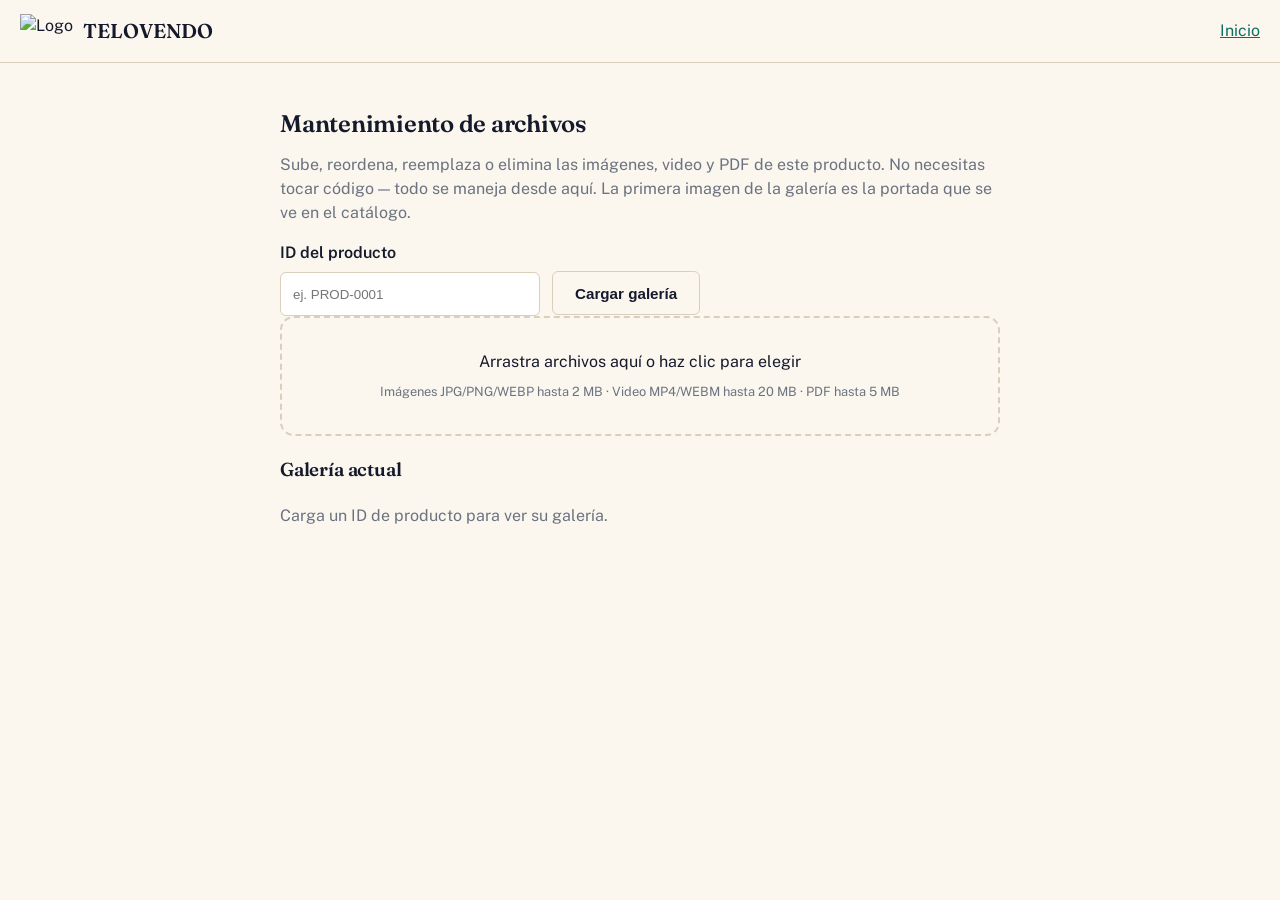
==== admin-archivos.html @ 79113f73 "Add files via upload" ====
<!DOCTYPE html>
<html lang="es">
<head>
  <meta charset="UTF-8">
  <meta name="viewport" content="width=device-width, initial-scale=1.0">
  <title>Mantenimiento de Archivos — TELOVENDO</title>
  <link href="https://fonts.googleapis.com/css2?family=Fraunces:wght@500;600;700&family=Public+Sans:wght@400;500;600;700&family=IBM+Plex+Mono:wght@500;600&display=swap" rel="stylesheet">
  <link rel="stylesheet" href="styles.css">
  <style>
    .panel { max-width: 760px; }
    .zona-carga {
      border: 2px dashed var(--color-linea); border-radius: var(--radio-grande);
      padding: 32px; text-align:center; cursor:pointer; margin-bottom:24px;
      transition: border-color var(--transicion), background var(--transicion);
    }
    .zona-carga.arrastrando { border-color: var(--color-primario); background:#F1F8F6; }
    .galeria-admin { display:flex; flex-wrap:wrap; gap:12px; }
    .archivo-item {
      width:120px; border:1px solid var(--color-linea); border-radius:10px; overflow:hidden;
      background:#fff; position:relative; cursor:grab;
    }
    .archivo-item.arrastrado { opacity:0.4; }
    .archivo-item img, .archivo-item .miniatura-pdf { width:100%; height:90px; object-fit:cover; display:block; background:#F1ECE0; }
    .archivo-item .portada-tag {
      position:absolute; top:4px; left:4px; background:var(--color-texto); color:#fff;
      font-size:0.65rem; padding:2px 6px; border-radius:100px;
    }
    .archivo-item__meta { padding:6px 8px; font-size:0.72rem; color:#6b7280; }
    .archivo-item__acciones { display:flex; justify-content:space-between; padding:0 8px 8px; }
    .archivo-item__acciones button {
      border:none; background:none; cursor:pointer; font-size:0.85rem; color:var(--color-advertencia);
    }
    .barra-progreso { height:6px; background:#eee; border-radius:100px; overflow:hidden; margin:8px 0; display:none; }
    .barra-progreso__fill { height:100%; width:0%; background:var(--color-primario); transition: width 200ms; }
    .mensaje-error { background:#FDECEA; color:var(--color-advertencia); border:1px solid #f3c1b7; border-radius:8px; padding:10px 14px; margin-bottom:16px; display:none; }
    .mensaje-ok { background:#EAF6F1; color:var(--color-primario); border:1px solid #b9e0d1; border-radius:8px; padding:10px 14px; margin-bottom:16px; display:none; }
  </style>
</head>
<body>
  <header class="encabezado">
    <div class="contenedor encabezado__barra">
      <div class="encabezado__logo">
        <img data-marca="logo" src="assets/logo-default.svg" alt="Logo">
        <span data-marca="nombre_sitio">TELOVENDO</span>
      </div>
      <nav class="encabezado__nav"><a href="index.html">Inicio</a></nav>
    </div>
  </header>

  <main class="seccion">
    <div class="contenedor panel">
      <h1 style="font-size:1.5rem;">Mantenimiento de archivos</h1>
      <p style="color:#6b7280;">
        Sube, reordena, reemplaza o elimina las imágenes, video y PDF de este producto.
        No necesitas tocar código — todo se maneja desde aquí. La primera imagen de la galería
        es la portada que se ve en el catálogo.
      </p>

      <label style="display:block; margin:16px 0 6px; font-weight:600;">ID del producto</label>
      <input type="text" id="input-id-producto" placeholder="ej. PROD-0001" style="min-height:44px; padding:0 12px; border-radius:6px; border:1px solid var(--color-linea); width:260px;">
      <button class="boton boton--fantasma" id="btn-cargar-producto" style="margin-left:8px;">Cargar galería</button>

      <div id="mensaje-error" class="mensaje-error"></div>
      <div id="mensaje-ok" class="mensaje-ok"></div>

      <div class="zona-carga" id="zona-carga">
        <p style="margin:0 0 8px;">Arrastra archivos aquí o haz clic para elegir</p>
        <p style="margin:0; font-size:0.8rem; color:#6b7280;">
          Imágenes JPG/PNG/WEBP hasta 2 MB · Video MP4/WEBM hasta 20 MB · PDF hasta 5 MB
        </p>
        <input type="file" id="input-archivo" accept=".jpg,.jpeg,.png,.webp,.mp4,.webm,.pdf" multiple hidden>
      </div>
      <div class="barra-progreso" id="barra-progreso"><div class="barra-progreso__fill" id="barra-progreso-fill"></div></div>

      <h3>Galería actual</h3>
      <div class="galeria-admin" id="galeria-admin">
        <p style="color:#6b7280;">Carga un ID de producto para ver su galería.</p>
      </div>
    </div>
  </main>

  <script src="brand.config.js"></script>
  <script src="app.js"></script>
  <script>
    /**
     * admin-archivos.html — panel de Mantenimiento de Archivos (sección 5)
     * -----------------------------------------------------------------
     * Validación en dos capas:
     *  1) Aquí en el cliente (validarArchivo_): feedback inmediato, evita
     *     subir un archivo que de todas formas será rechazado.
     *  2) En Code.gs (subirArchivo_): la validación real, porque nunca hay
     *     que confiar solo en el cliente.
     * -----------------------------------------------------------------
     */
    let idProductoActual = null;
    const LIMITES = window.BRAND_CONFIG.archivos;

    document.getElementById("btn-cargar-producto").addEventListener("click", () => {
      idProductoActual = document.getElementById("input-id-producto").value.trim();
      if (idProductoActual) cargarGaleria_();
    });

    const zona = document.getElementById("zona-carga");
    const inputArchivo = document.getElementById("input-archivo");
    zona.addEventListener("click", () => inputArchivo.click());
    zona.addEventListener("dragover", e => { e.preventDefault(); zona.classList.add("arrastrando"); });
    zona.addEventListener("dragleave", () => zona.classList.remove("arrastrando"));
    zona.addEventListener("drop", e => {
      e.preventDefault();
      zona.classList.remove("arrastrando");
      manejarArchivos_(e.dataTransfer.files);
    });
    inputArchivo.addEventListener("change", () => manejarArchivos_(inputArchivo.files));

    async function manejarArchivos_(listaArchivos) {
      if (!idProductoActual) { mostrarError_("Primero carga o escribe un ID de producto."); return; }
      for (const archivo of listaArchivos) {
        const error = validarArchivo_(archivo);
        if (error) { mostrarError_(error); continue; }
        await subirConProgreso_(archivo);
      }
      cargarGaleria_();
    }

    /**
     * Valida formato y peso en el cliente ANTES de subir, para feedback
     * inmediato. La misma regla se repite en el servidor (Code.gs).
     * @param {File} archivo
     * @returns {string|null} mensaje de error, o null si es válido
     */
    function validarArchivo_(archivo) {
      const ext = archivo.name.split(".").pop().toLowerCase();
      const pesoMb = archivo.size / (1024 * 1024);

      if (LIMITES.formatos_imagen.includes(ext)) {
        if (pesoMb > LIMITES.peso_max_imagen_mb) {
          return `La imagen "${archivo.name}" pesa ${pesoMb.toFixed(1)} MB y el máximo permitido es ${LIMITES.peso_max_imagen_mb} MB. Comprime la imagen o cámbiala a formato WEBP/JPG y vuelve a intentarlo.`;
        }
        return null;
      }
      if (LIMITES.formatos_video.includes(ext)) {
        if (pesoMb > LIMITES.peso_max_video_mb) {
          return `El video "${archivo.name}" pesa ${pesoMb.toFixed(1)} MB y el máximo permitido es ${LIMITES.peso_max_video_mb} MB.`;
        }
        return null;
      }
      if (ext === "pdf") {
        if (pesoMb > LIMITES.peso_max_pdf_mb) {
          return `El PDF "${archivo.name}" pesa ${pesoMb.toFixed(1)} MB y el máximo permitido es ${LIMITES.peso_max_pdf_mb} MB.`;
        }
        return null;
      }
      return `Formato ".${ext}" no permitido. Usa JPG, PNG, WEBP, MP4, WEBM o PDF.`;
    }

    async function subirConProgreso_(archivo) {
      const barra = document.getElementById("barra-progreso");
      const fill = document.getElementById("barra-progreso-fill");
      barra.style.display = "block"; fill.style.width = "30%";
      try {
        const posicionActual = document.querySelectorAll(".archivo-item").length;
        const res = await apiTelovendo.subirArchivo(idProductoActual, archivo, posicionActual);
        fill.style.width = "100%";
        if (!res.ok) { mostrarError_(res.error); } else { mostrarOk_(`"${archivo.name}" subido correctamente.`); }
      } catch (e) {
        mostrarError_("No se pudo subir el archivo. Revisa tu conexión e intenta de nuevo.");
      } finally {
        setTimeout(() => { barra.style.display = "none"; fill.style.width = "0%"; }, 500);
      }
    }

    async function cargarGaleria_() {
      const cont = document.getElementById("galeria-admin");
      try {
        const producto = await apiTelovendo.obtenerProducto(idProductoActual);
        const galeria = producto.galeria || [];
        if (galeria.length === 0) {
          cont.innerHTML = "<p style='color:#6b7280;'>Este producto aún no tiene archivos.</p>";
          return;
        }
        cont.innerHTML = galeria.map((g, i) => `
          <div class="archivo-item" draggable="true" data-id="${g.idArchivo}">
            ${g.tipo === 'pdf'
              ? `<div class="miniatura-pdf" style="display:flex;align-items:center;justify-content:center;">📄 PDF</div>`
              : `<img src="${g.url}" alt="archivo">`}
            ${i === 0 ? '<span class="portada-tag">Portada</span>' : ''}
            <div class="archivo-item__meta">${g.tipo}</div>
            <div class="archivo-item__acciones">
              <button onclick="eliminarArchivo_('${g.idArchivo}')">Eliminar</button>
            </div>
          </div>`).join("");
        habilitarDragDrop_();
      } catch (e) {
        cont.innerHTML = "<p style='color:#6b7280;'>No se pudo cargar la galería (¿backend desplegado?).</p>";
      }
    }

    async function eliminarArchivo_(idArchivo) {
      if (!confirm("¿Eliminar este archivo? Esta acción no afecta a los demás archivos del producto.")) return;
      const res = await apiTelovendo.eliminarArchivo(idProductoActual, idArchivo);
      if (res.ok) { mostrarOk_("Archivo eliminado."); cargarGaleria_(); } else { mostrarError_(res.error); }
    }

    // Reordenar por drag & drop dentro de la galería (la primera posición = portada)
    function habilitarDragDrop_() {
      const items = document.querySelectorAll(".archivo-item");
      let arrastrado = null;
      items.forEach(item => {
        item.addEventListener("dragstart", () => { arrastrado = item; item.classList.add("arrastrado"); });
        item.addEventListener("dragend", () => item.classList.remove("arrastrado"));
        item.addEventListener("dragover", e => e.preventDefault());
        item.addEventListener("drop", async () => {
          if (arrastrado && arrastrado !== item) {
            item.parentNode.insertBefore(arrastrado, item);
            const nuevoOrden = [...document.querySelectorAll(".archivo-item")].map(i => i.dataset.id);
            await apiTelovendo.reordenarGaleria(idProductoActual, nuevoOrden);
            cargarGaleria_();
          }
        });
      });
    }

    function mostrarError_(msg) {
      const el = document.getElementById("mensaje-error");
      el.textContent = msg; el.style.display = "block";
      document.getElementById("mensaje-ok").style.display = "none";
      setTimeout(() => el.style.display = "none", 6000);
    }
    function mostrarOk_(msg) {
      const el = document.getElementById("mensaje-ok");
      el.textContent = msg; el.style.display = "block";
      document.getElementById("mensaje-error").style.display = "none";
      setTimeout(() => el.style.display = "none", 4000);
    }
  </script>
</body>
</html>
---- styles.css ----
/* =========================================================================
   styles.css — Sistema de diseño TELOVENDO
   -------------------------------------------------------------------------
   Concepto: "boleta / ticket de mercado". Las tarjetas de producto se leen
   como un recibo de compra — borde perforado que separa la imagen del
   precio, precio tipografiado en monoespaciada (como una etiqueta de
   góndola), y un timbre circular para insignias de confianza. Esto evita
   la plantilla genérica de "tarjeta con sombra suave" y conecta la
   identidad visual directamente con el acto de comprar/vender.

   Todo color/tipografía sale de variables CSS para que brand.config.js
   pueda sobreescribirlas en tiempo de ejecución (ver app.js:aplicarMarca).
   ========================================================================= */

:root {
  --color-primario: #0E6E5D;
  --color-secundario: #F2A93B;
  --color-advertencia: #C1442D;
  --color-texto: #14192B;
  --color-fondo: #FBF7EF;
  --color-linea: #D8CFBC;
  --color-superficie: #FFFFFF;

  --fuente-display: "Fraunces", serif;
  --fuente-texto: "Public Sans", sans-serif;
  --fuente-datos: "IBM Plex Mono", monospace;

  --radio-chico: 6px;
  --radio-grande: 14px;
  --sombra-boleta: 0 1px 2px rgba(20, 25, 43, 0.06), 0 8px 24px rgba(20, 25, 43, 0.06);
  --transicion: 220ms ease;
}

* { box-sizing: border-box; }
html, body { margin: 0; padding: 0; }

body {
  font-family: var(--fuente-texto);
  color: var(--color-texto);
  background: var(--color-fondo);
  line-height: 1.5;
  -webkit-font-smoothing: antialiased;
}

h1, h2, h3, .display {
  font-family: var(--fuente-display);
  font-weight: 600;
  line-height: 1.1;
  letter-spacing: -0.01em;
  margin: 0 0 0.4em;
}

h1 { font-size: clamp(2rem, 4vw + 1rem, 3.4rem); }
h2 { font-size: clamp(1.5rem, 2vw + 1rem, 2.2rem); }

a { color: var(--color-primario); }

.precio, .monto-cripto, .sku {
  font-family: var(--fuente-datos);
  font-variant-numeric: tabular-nums;
}

/* --- Layout base -------------------------------------------------------- */
.contenedor {
  width: 100%;
  max-width: 1240px;
  margin: 0 auto;
  padding: 0 20px;
}

/* --- Header / nav (hamburguesa en móvil) -------------------------------- */
.encabezado {
  position: sticky;
  top: 0;
  z-index: 50;
  background: var(--color-fondo);
  border-bottom: 1px solid var(--color-linea);
}
.encabezado__barra {
  display: flex;
  align-items: center;
  justify-content: space-between;
  padding: 14px 0;
}
.encabezado__logo { display: flex; align-items: center; gap: 10px; }
.encabezado__logo img { height: 34px; width: auto; }
.encabezado__logo span { font-family: var(--fuente-display); font-weight: 600; font-size: 1.25rem; }

.encabezado__nav { display: none; gap: 24px; }
.encabezado__menu-btn {
  display: flex;
  align-items: center;
  justify-content: center;
  width: 44px; height: 44px;
  background: none; border: none; cursor: pointer;
}
@media (min-width: 900px) {
  .encabezado__nav { display: flex; }
  .encabezado__menu-btn { display: none; }
}

/* --- Botones -------------------------------------------------------------*/
.boton {
  display: inline-flex;
  align-items: center;
  justify-content: center;
  gap: 8px;
  min-height: 44px;
  padding: 10px 22px;
  border-radius: var(--radio-chico);
  border: 1px solid transparent;
  font-weight: 600;
  font-size: 0.95rem;
  cursor: pointer;
  transition: transform var(--transicion), background var(--transicion);
}
.boton:active { transform: scale(0.97); }
.boton--primario { background: var(--color-primario); color: #fff; }
.boton--primario:hover { background: #0B5A4C; }
.boton--secundario { background: var(--color-secundario); color: var(--color-texto); }
.boton--fantasma { background: transparent; border-color: var(--color-linea); color: var(--color-texto); }

/* --- Hero ---------------------------------------------------------------*/
.hero {
  padding: 56px 0 40px;
  background: linear-gradient(180deg, #FDFBF5 0%, var(--color-fondo) 100%);
}
.hero__grid {
  display: grid;
  gap: 32px;
}
@media (min-width: 900px) {
  .hero__grid { grid-template-columns: 1.1fr 0.9fr; align-items: center; }
}
.hero__eyebrow {
  display: inline-flex; align-items: center; gap: 6px;
  font-family: var(--fuente-datos);
  font-size: 0.75rem; letter-spacing: 0.06em; text-transform: uppercase;
  color: var(--color-primario);
  border: 1px solid var(--color-primario);
  border-radius: 100px; padding: 4px 12px;
  margin-bottom: 16px;
}
.hero__acciones { display: flex; gap: 12px; flex-wrap: wrap; margin-top: 24px; }

/* --- Tarjeta "boleta" de producto ---------------------------------------*/
.grilla-productos {
  display: grid;
  grid-template-columns: repeat(2, 1fr);
  gap: 18px;
}
@media (min-width: 640px) { .grilla-productos { grid-template-columns: repeat(3, 1fr); } }
@media (min-width: 1000px) { .grilla-productos { grid-template-columns: repeat(4, 1fr); } }

.boleta {
  background: var(--color-superficie);
  border-radius: var(--radio-grande);
  box-shadow: var(--sombra-boleta);
  overflow: hidden;
  display: flex;
  flex-direction: column;
  transition: transform var(--transicion), box-shadow var(--transicion);
  position: relative;
}
.boleta:hover { transform: translateY(-3px); box-shadow: 0 4px 8px rgba(20,25,43,0.08), 0 16px 32px rgba(20,25,43,0.10); }

.boleta__imagen { position: relative; aspect-ratio: 1 / 1; background: #F1ECE0; }
.boleta__imagen img { width: 100%; height: 100%; object-fit: cover; display: block; }
.boleta__insignia {
  position: absolute; top: 10px; left: 10px;
  font-family: var(--fuente-datos); font-size: 0.68rem; letter-spacing: 0.03em;
  background: var(--color-texto); color: #fff;
  padding: 3px 9px; border-radius: 100px;
}
.boleta__insignia--oferta { background: var(--color-advertencia); }

/* Línea perforada = la "boleta" que se separa entre foto y datos de venta */
.boleta__perforacion {
  position: relative;
  height: 0;
  border-top: 2px dashed var(--color-linea);
}
.boleta__perforacion::before, .boleta__perforacion::after {
  content: "";
  position: absolute; top: -7px;
  width: 14px; height: 14px;
  background: var(--color-fondo);
  border-radius: 50%;
}
.boleta__perforacion::before { left: -7px; }
.boleta__perforacion::after { right: -7px; }

.boleta__cuerpo { padding: 14px 16px 16px; display: flex; flex-direction: column; gap: 6px; flex: 1; }
.boleta__titulo { font-size: 0.95rem; font-weight: 600; margin: 0; }
.boleta__fila-precio { display: flex; align-items: baseline; justify-content: space-between; margin-top: auto; }
.boleta__precio { font-size: 1.15rem; font-weight: 700; }
.boleta__metodos { display: flex; gap: 4px; font-size: 0.7rem; color: #6b7280; }

/* --- Timbre de confianza -------------------------------------------------*/
.timbre {
  display: inline-flex; align-items: center; justify-content: center;
  width: 28px; height: 28px; border-radius: 50%;
  border: 1.5px dashed var(--color-primario);
  color: var(--color-primario); font-size: 0.8rem;
}

/* --- Utilidades -----------------------------------------------------------*/
.seccion { padding: 48px 0; }
.franja-confianza {
  background: var(--color-texto); color: #fff;
  padding: 20px 0;
}
.franja-confianza .contenedor { display: flex; flex-wrap: wrap; gap: 24px; justify-content: space-between; }
.franja-confianza__item { display: flex; align-items: center; gap: 10px; font-size: 0.85rem; }

.pie {
  border-top: 1px solid var(--color-linea);
  padding: 40px 0 24px;
  font-size: 0.85rem;
  color: #6b7280;
}

.sr-solo {
  position: absolute; width: 1px; height: 1px;
  overflow: hidden; clip: rect(0,0,0,0); white-space: nowrap;
}

:focus-visible {
  outline: 2px solid var(--color-primario);
  outline-offset: 2px;
}

@media (prefers-reduced-motion: reduce) {
  * { transition: none !important; animation: none !important; }
}
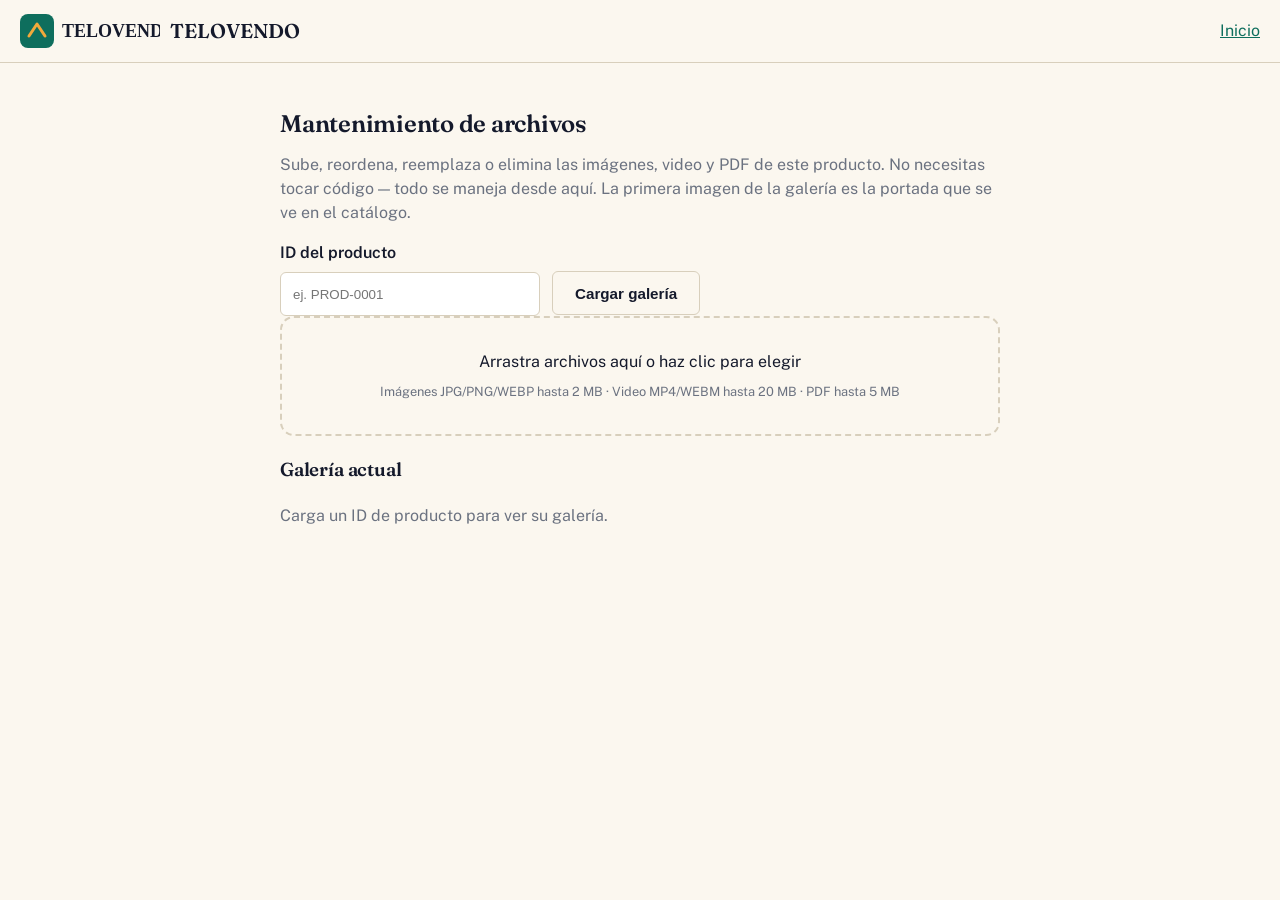
==== commit 116625d0: "Add files via upload" ====
--- a/admin-archivos.html
+++ b/admin-archivos.html
@@ -99,6 +99,17 @@
       idProductoActual = document.getElementById("input-id-producto").value.trim();
       if (idProductoActual) cargarGaleria_();
     });
+
+    // NUEVO (v7): si se llega aquí con ?id=PROD-XXXX en la URL (ej. desde el
+    // botón "Fotos" del panel de administración), se rellena el campo y se
+    // carga la galería automáticamente. Si no hay parámetro, el
+    // comportamiento es idéntico al de siempre (el admin escribe el ID a mano).
+    const idDesdeUrl = new URLSearchParams(window.location.search).get("id");
+    if (idDesdeUrl) {
+      document.getElementById("input-id-producto").value = idDesdeUrl;
+      idProductoActual = idDesdeUrl;
+      cargarGaleria_();
+    }
 
     const zona = document.getElementById("zona-carga");
     const inputArchivo = document.getElementById("input-archivo");
